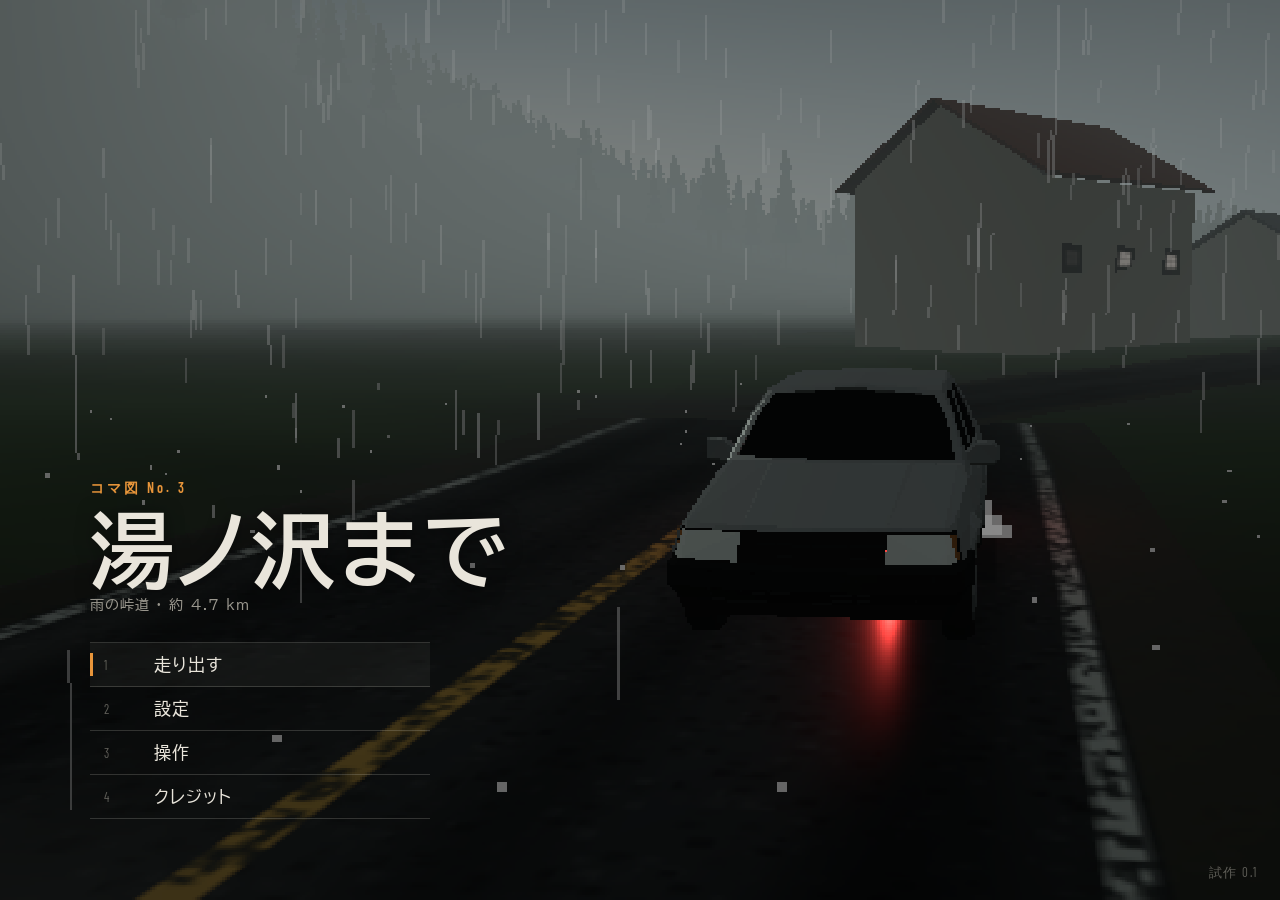
==== index.html @ 14431058 "試作 0.1:雨の山道をコマ図で走るドライブゲームの最初の形 - 3.2km 四方の山、県道・旧道・林道・トンネル・橋・沢・集落(道のデータから地形を作る) - 90年代の FR セダンの物理(サスペ" ====
<!doctype html>
<html lang="ja">
<head>
  <meta charset="utf-8">
  <meta name="viewport" content="width=device-width, initial-scale=1, viewport-fit=cover, user-scalable=no">
  <meta name="theme-color" content="#0c0e0e">
  <title>湯ノ沢まで</title>
  <meta name="description" content="雨の山道を、コマ図をたよりに走るドライブゲーム。">
  <link rel="preconnect" href="https://fonts.googleapis.com">
  <link rel="preconnect" href="https://fonts.gstatic.com" crossorigin>
  <link href="https://fonts.googleapis.com/css2?family=BIZ+UDPGothic:wght@400;700&family=Barlow+Condensed:wght@500;600&display=swap" rel="stylesheet">
  <link rel="stylesheet" href="style.css">
  <script type="importmap">
    { "imports": { "three": "./lib/three.module.min.js", "three/addons/": "./lib/addons/" } }
  </script>
</head>
<body>
  <canvas id="view"></canvas>

  <!-- 読み込み中 -->
  <div id="loading" class="screen">
    <div class="load-box">
      <div class="eyebrow">LOADING</div>
      <div id="load-text">山を作っています</div>
      <div class="bar"><span id="load-bar"></span></div>
    </div>
  </div>

  <!-- タイトル -->
  <div id="title" class="screen hidden">
    <div class="title-block">
      <div class="eyebrow">コマ図 No. 3</div>
      <h1>湯ノ沢まで</h1>
      <div class="sub">雨の峠道 · 約 4.7 km</div>
      <nav class="menu" id="title-menu">
        <button data-go="start"><span class="k">1</span>走り出す</button>
        <button data-go="settings"><span class="k">2</span>設定</button>
        <button data-go="help"><span class="k">3</span>操作</button>
        <button data-go="credits"><span class="k">4</span>クレジット</button>
      </nav>
    </div>
    <div class="corner">試作 0.1</div>
  </div>

  <!-- 一時停止 -->
  <div id="pause" class="screen hidden dim">
    <div class="title-block">
      <div class="eyebrow">一時停止</div>
      <nav class="menu" id="pause-menu">
        <button data-go="resume"><span class="k">Esc</span>続ける</button>
        <button data-go="respawn"><span class="k"></span>少し手前からやり直す</button>
        <button data-go="settings"><span class="k"></span>設定</button>
        <button data-go="help"><span class="k"></span>操作</button>
        <button data-go="quit"><span class="k"></span>タイトルへ</button>
      </nav>
    </div>
  </div>

  <!-- 設定・操作・クレジット(共通のパネル) -->
  <div id="panel" class="panel hidden">
    <div class="panel-head"><span id="panel-title"></span><button id="panel-close">閉じる</button></div>
    <div id="panel-body"></div>
  </div>

  <!-- 運転中の表示 -->
  <div id="hud" class="hidden">
    <div id="readout"></div>
    <div id="hint"></div>
    <div id="msg"></div>
    <div id="komazu-hint"></div>
  </div>

  <!-- スマホの操作 -->
  <div id="touch" class="hidden">
    <div class="t-top">
      <button data-a="engine">エンジン</button>
      <button data-a="lights">ライト</button>
      <button data-a="wiper">ワイパー</button>
      <button data-a="defrost">曇り止め</button>
      <button data-a="room">室内灯</button>
      <button data-a="view">視点</button>
      <button data-a="pause">≡</button>
    </div>
    <button class="t-komazu" data-a="komazu">コマ図</button>
    <div class="t-steer" data-t="steer"><div class="track"></div><div class="thumb"></div></div>
    <div class="t-right">
      <div class="t-lever">
        <button data-a="leverUp">▲</button>
        <div id="t-gear">P</div>
        <button data-a="leverDown">▼</button>
      </div>
      <div class="t-pedal brake" data-t="brake"><span>ブレーキ</span></div>
      <div class="t-pedal gas" data-t="gas"><span>アクセル</span></div>
    </div>
  </div>

  <!-- 到着 -->
  <div id="ending" class="screen hidden">
    <div class="end-block">
      <div class="eyebrow">到着</div>
      <h2>湯ノ沢</h2>
      <div id="end-stats"></div>
      <nav class="menu"><button data-go="title"><span class="k">Enter</span>タイトルへ</button></nav>
    </div>
  </div>

  <script type="module" src="js/main.js"></script>
</body>
</html>
---- style.css ----
/* 色:濡れたアスファルトの灰、ナトリウム灯の橙、信号の緑、白 */
:root {
  --ink: #e9e5db;
  --ink-dim: #9a978e;
  --ink-faint: #5f5e58;
  --asphalt: #0c0e0e;
  --panel: rgba(12, 14, 14, 0.86);
  --line: rgba(233, 229, 219, 0.18);
  --sodium: #e8953a;
  --signal: #4fd18b;
  --jp: "BIZ UDPGothic", "Hiragino Kaku Gothic ProN", "Yu Gothic", sans-serif;
  --num: "Barlow Condensed", "DIN Alternate", "Arial Narrow", sans-serif;
}
* { box-sizing: border-box; }
html, body { margin: 0; height: 100%; background: var(--asphalt); color: var(--ink); overflow: hidden; }
body { font-family: var(--jp); -webkit-font-smoothing: antialiased; user-select: none; -webkit-user-select: none; touch-action: none; }
#view { position: fixed; inset: 0; width: 100vw; height: 100vh; display: block; image-rendering: pixelated; }
.hidden { display: none !important; }
button { font: inherit; color: inherit; background: none; border: 0; cursor: pointer; }

.screen { position: fixed; inset: 0; display: flex; align-items: flex-end; padding: 0 0 9vh 7vw; }
.screen.dim { background: rgba(8, 10, 10, 0.55); }
.eyebrow { font-family: var(--num); font-weight: 600; font-size: 14px; letter-spacing: 0.22em; color: var(--sodium); }
h1 { font-size: clamp(44px, 7vw, 84px); font-weight: 700; letter-spacing: 0.04em; margin: 10px 0 6px; line-height: 1; text-shadow: 0 2px 18px rgba(0, 0, 0, 0.5); }
h2 { font-size: clamp(36px, 5vw, 60px); font-weight: 700; margin: 8px 0 14px; letter-spacing: 0.06em; }
.sub { font-size: 14px; color: var(--ink-dim); letter-spacing: 0.08em; margin-bottom: 30px; }
.menu { display: flex; flex-direction: column; border-top: 1px solid var(--line); width: min(340px, 86vw); }
.menu button {
  display: flex; align-items: center; gap: 16px; text-align: left; padding: 13px 4px 13px 14px; font-size: 17px;
  border-bottom: 1px solid var(--line); position: relative; letter-spacing: 0.06em;
}
.menu button .k { font-family: var(--num); font-size: 13px; color: var(--ink-faint); width: 34px; letter-spacing: 0.05em; }
.menu button::before { content: ""; position: absolute; left: 0; top: 10px; bottom: 10px; width: 3px; background: transparent; }
.menu button:hover::before, .menu button.sel::before { background: var(--sodium); }
.menu button:hover, .menu button.sel { background: rgba(233, 229, 219, 0.05); }
.corner { position: fixed; right: 22px; bottom: 18px; font-family: var(--num); font-size: 13px; color: var(--ink-faint); letter-spacing: 0.12em; }

/* 読み込み */
#loading { align-items: center; justify-content: center; padding: 0; }
.load-box { width: min(320px, 80vw); }
#load-text { margin: 10px 0 14px; font-size: 15px; color: var(--ink-dim); }
.bar { height: 2px; background: var(--line); }
.bar span { display: block; height: 100%; width: 0; background: var(--sodium); transition: width 0.2s; }

/* パネル */
.panel {
  position: fixed; right: 0; top: 0; bottom: 0; width: min(520px, 100vw); background: var(--panel);
  border-left: 1px solid var(--line); padding: 26px 30px; overflow-y: auto; touch-action: pan-y; z-index: 20;
}
.panel-head { display: flex; justify-content: space-between; align-items: baseline; padding-bottom: 14px; border-bottom: 1px solid var(--line); margin-bottom: 18px; }
#panel-title { font-size: 20px; font-weight: 700; letter-spacing: 0.08em; }
#panel-close { font-size: 14px; color: var(--ink-dim); border: 1px solid var(--line); padding: 6px 14px; }
#panel-close:hover { color: var(--ink); border-color: var(--ink-dim); }
.row { display: grid; grid-template-columns: 9.5em 1fr; align-items: center; gap: 12px; padding: 12px 0; border-bottom: 1px solid var(--line); }
.row .label { font-size: 14px; color: var(--ink-dim); }
.row .note { grid-column: 2; font-size: 12px; color: var(--ink-faint); margin-top: -4px; }
.seg { display: flex; border: 1px solid var(--line); }
.seg button { flex: 1; padding: 8px 6px; font-size: 14px; color: var(--ink-dim); border-right: 1px solid var(--line); }
.seg button:last-child { border-right: 0; }
.seg button.on { background: var(--ink); color: var(--asphalt); font-weight: 700; }
input[type=range] { width: 100%; accent-color: var(--sodium); }
.keys { display: grid; grid-template-columns: max-content 1fr; gap: 0; font-size: 14px; }
.keys div { padding: 9px 0; border-bottom: 1px solid var(--line); }
.keys .key { font-family: var(--num); font-size: 15px; letter-spacing: 0.06em; color: var(--sodium); padding-right: 22px; white-space: nowrap; }
.panel p { font-size: 14px; line-height: 1.8; color: var(--ink-dim); }
.panel h3 { font-size: 13px; letter-spacing: 0.16em; color: var(--sodium); font-family: var(--num); font-weight: 600; margin: 26px 0 8px; }
.panel a { color: var(--ink); }

/* 運転中 */
#hud { position: fixed; inset: 0; pointer-events: none; }
#readout { position: absolute; right: 22px; bottom: 18px; font-family: var(--num); font-weight: 600; text-align: right; line-height: 1; text-shadow: 0 1px 6px rgba(0, 0, 0, 0.8); }
#readout .spd { font-size: 44px; }
#readout .u { font-size: 14px; color: var(--ink-dim); margin-left: 4px; letter-spacing: 0.1em; }
#readout .g { font-size: 18px; color: var(--sodium); margin-top: 6px; letter-spacing: 0.12em; }
#hint {
  position: absolute; left: 50%; bottom: 7vh; transform: translateX(-50%); font-size: 15px; letter-spacing: 0.05em;
  background: rgba(10, 12, 12, 0.72); border-left: 3px solid var(--sodium); padding: 10px 16px; white-space: nowrap;
  opacity: 0; transition: opacity 0.4s; max-width: 92vw; overflow: hidden; text-overflow: ellipsis;
}
#hint.on { opacity: 1; }
#hint b { font-family: var(--num); font-size: 17px; color: var(--sodium); font-weight: 600; margin: 0 2px; letter-spacing: 0.04em; }
#msg {
  position: absolute; left: 50%; top: 30vh; transform: translateX(-50%); font-size: 20px; letter-spacing: 0.12em;
  opacity: 0; transition: opacity 0.5s; text-shadow: 0 2px 12px rgba(0, 0, 0, 0.9); text-align: center;
}
#msg.on { opacity: 1; }
#msg small { display: block; font-size: 13px; color: var(--ink-dim); margin-top: 10px; letter-spacing: 0.06em; }

/* スマホ */
#touch { position: fixed; inset: 0; pointer-events: none; }
#touch > * { pointer-events: auto; }
#touch button { touch-action: none; }
.t-top { position: absolute; top: max(10px, env(safe-area-inset-top)); right: max(10px, env(safe-area-inset-right)); display: flex; gap: 6px; }
.t-top button, .t-komazu, .t-lever button {
  background: rgba(12, 14, 14, 0.62); border: 1px solid var(--line); font-size: 12px; padding: 8px 10px; letter-spacing: 0.04em;
}
.t-top button.on, .t-komazu.on, .t-lever button.on { border-color: var(--sodium); color: var(--sodium); }
.t-komazu { position: absolute; left: max(12px, env(safe-area-inset-left)); top: max(10px, env(safe-area-inset-top)); padding: 10px 16px; font-size: 13px; }
.t-steer { position: absolute; left: max(16px, env(safe-area-inset-left)); bottom: max(18px, env(safe-area-inset-bottom)); width: min(44vw, 340px); height: 72px; touch-action: none; }
.t-steer .track { position: absolute; left: 0; right: 0; top: 50%; height: 2px; background: var(--line); }
.t-steer .track::after { content: ""; position: absolute; left: 50%; top: -8px; width: 1px; height: 18px; background: var(--ink-faint); }
.t-steer .thumb { position: absolute; left: 50%; top: 50%; width: 64px; height: 44px; margin: -22px 0 0 -32px; background: rgba(233, 229, 219, 0.14); border: 1px solid var(--ink-dim); }
.t-right { position: absolute; right: max(14px, env(safe-area-inset-right)); bottom: max(16px, env(safe-area-inset-bottom)); display: flex; align-items: flex-end; gap: 10px; }
.t-lever { display: flex; flex-direction: column; align-items: center; gap: 4px; }
.t-lever button { width: 46px; padding: 7px 0; }
#t-gear { font-family: var(--num); font-size: 24px; font-weight: 600; color: var(--sodium); }
.t-pedal { touch-action: none; display: flex; align-items: flex-end; justify-content: center; border: 1px solid var(--ink-dim); background: rgba(12, 14, 14, 0.5); font-size: 11px; color: var(--ink-dim); padding-bottom: 6px;
  background-image: repeating-linear-gradient(0deg, transparent 0 9px, rgba(233, 229, 219, 0.08) 9px 11px); }
.t-pedal.brake { width: 74px; height: 70px; }
.t-pedal.gas { width: 54px; height: 120px; }
.t-pedal.on { border-color: var(--sodium); color: var(--sodium); background-color: rgba(232, 149, 58, 0.15); }

/* 到着 */
#ending { background: rgba(0, 0, 0, 0); transition: background 3s; align-items: center; }
#ending.show { background: rgba(0, 0, 0, 0.55); }
.end-block { opacity: 0; transition: opacity 2s 2s; }
#ending.show .end-block { opacity: 1; }
#end-stats { font-size: 14px; color: var(--ink-dim); line-height: 2; margin-bottom: 26px; font-family: var(--jp); }
#end-stats span { font-family: var(--num); font-size: 20px; color: var(--ink); margin: 0 4px; }

@media (max-width: 820px) {
  .screen { padding: 0 0 7vh 6vw; }
  #hint { font-size: 13px; bottom: 150px; }
  #readout { bottom: auto; top: 56px; right: 14px; }
  #readout .spd { font-size: 32px; }
}

@media (pointer: coarse) { .menu button .k { display: none; } }
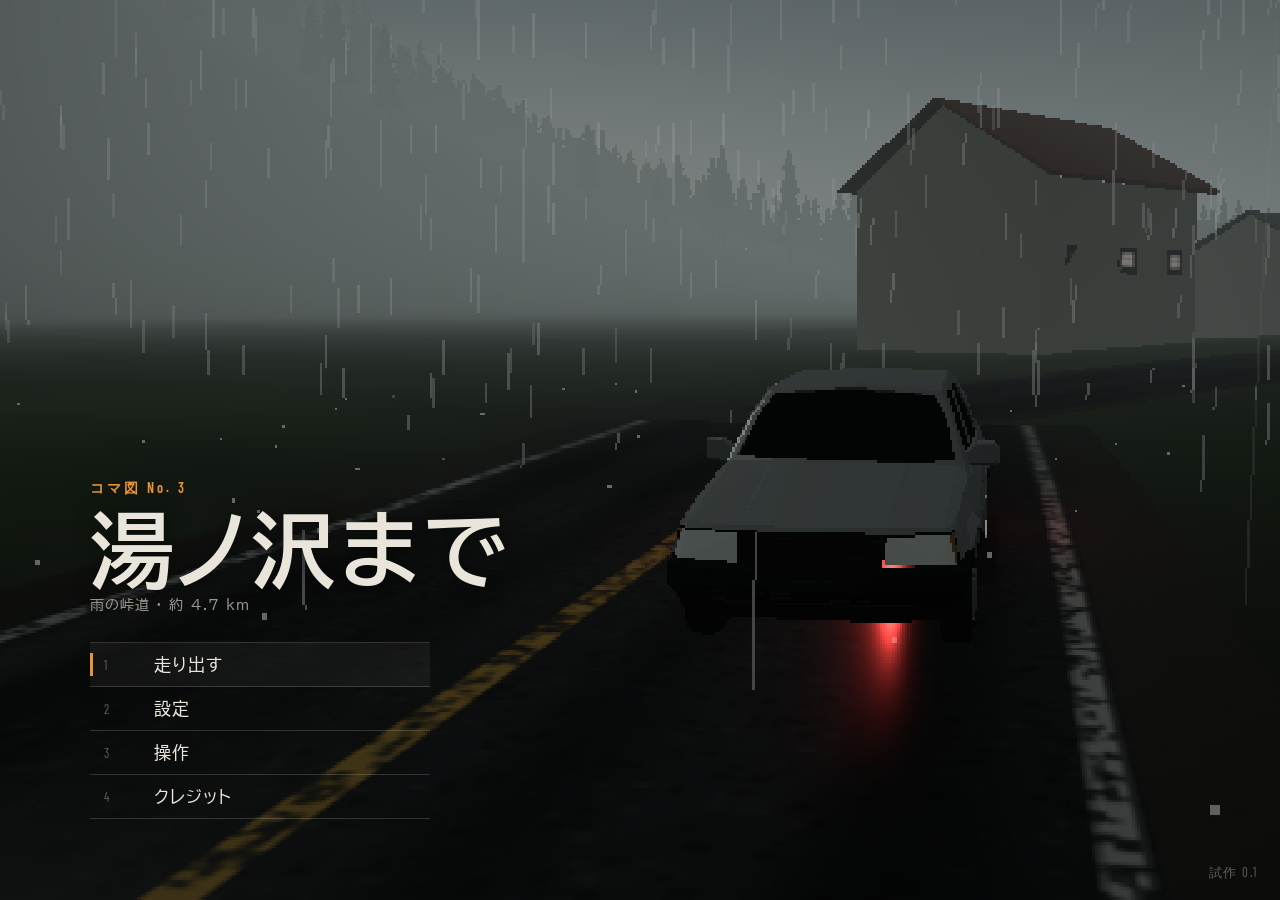
==== commit 5d3b6817: "音を自然に・小さく、車のふらつきを直し、操作表をいつでも出せるようにする - エンジン音:電子音の波をやめ、燃焼ごとの音を排気管の響きに通した音を回転数ごとに作って混ぜる - 雨・道路・風はピンクノイ" ====
--- a/index.html
+++ b/index.html
@@ -68,6 +68,8 @@
     <div id="hint"></div>
     <div id="msg"></div>
     <div id="komazu-hint"></div>
+    <div id="keys-tag"><b>Tab</b>操作</div>
+    <div id="keys-card" class="hidden"></div>
   </div>
 
   <!-- スマホの操作 -->
@@ -79,6 +81,7 @@
       <button data-a="defrost">曇り止め</button>
       <button data-a="room">室内灯</button>
       <button data-a="view">視点</button>
+      <button data-a="keys">操作</button>
       <button data-a="pause">≡</button>
     </div>
     <button class="t-komazu" data-a="komazu">コマ図</button>
--- a/style.css
+++ b/style.css
@@ -126,3 +126,33 @@
 }
 
 @media (pointer: coarse) { .menu button .k { display: none; } }
+
+/* 起動できなかったとき */
+.error-box { width: min(560px, 88vw); }
+.err-title { font-size: 22px; font-weight: 700; margin: 10px 0 14px; letter-spacing: 0.06em; }
+.error-box p { font-size: 15px; line-height: 1.8; margin: 0 0 10px; }
+.error-box .fix { color: var(--ink-dim); font-size: 14px; }
+.error-box .detail { margin: 16px 0; padding: 12px 14px; border-left: 3px solid var(--sodium); background: rgba(233, 229, 219, 0.05);
+  font-size: 12px; line-height: 1.7; color: var(--ink-dim); user-select: text; -webkit-user-select: text; word-break: break-all; }
+.error-box button { border: 1px solid var(--line); padding: 9px 18px; font-size: 14px; }
+.error-box button:hover { border-color: var(--ink-dim); }
+
+/* 操作表(運転中にいつでも) */
+#keys-tag { position: absolute; left: 18px; top: 14px; font-size: 12px; color: var(--ink-faint); letter-spacing: 0.08em; text-shadow: 0 1px 4px rgba(0, 0, 0, 0.8); }
+#keys-tag b { font-family: var(--num); font-weight: 600; font-size: 13px; color: var(--ink-dim); margin-right: 6px; letter-spacing: 0.06em; }
+#keys-card {
+  position: absolute; left: 18px; top: 40px; width: min(380px, calc(100vw - 36px)); max-height: calc(100vh - 60px); overflow: hidden;
+  background: rgba(10, 12, 12, 0.84); border-left: 3px solid var(--sodium); padding: 12px 16px 6px;
+}
+#keys-card h4 { margin: 8px 0 4px; font-family: var(--num); font-weight: 600; font-size: 11px; letter-spacing: 0.2em; color: var(--sodium); }
+#keys-card h4:first-child { margin-top: 0; }
+#keys-card .kr { display: grid; grid-template-columns: 6.6em 1fr; gap: 10px; padding: 4px 0; border-bottom: 1px solid rgba(233, 229, 219, 0.08); font-size: 13px; }
+#keys-card .kr span:first-child { font-family: var(--num); font-size: 15px; color: var(--ink); letter-spacing: 0.06em; white-space: nowrap; }
+#keys-card .kr span:last-child { color: var(--ink-dim); }
+#keys-card .mode { font-size: 11px; color: var(--ink-faint); margin: 8px 0 6px; letter-spacing: 0.06em; }
+@media (pointer: coarse) {
+  #keys-tag { display: none; }
+  #keys-card { top: 52px; left: auto; right: max(10px, env(safe-area-inset-right)); width: min(420px, 70vw); max-height: calc(100vh - 175px); overflow-y: auto; pointer-events: auto; touch-action: pan-y; }
+  #keys-card .kr span:first-child { font-family: var(--jp); font-size: 12px; }
+  #keys-card .kr { grid-template-columns: 8.4em 1fr; }
+}
